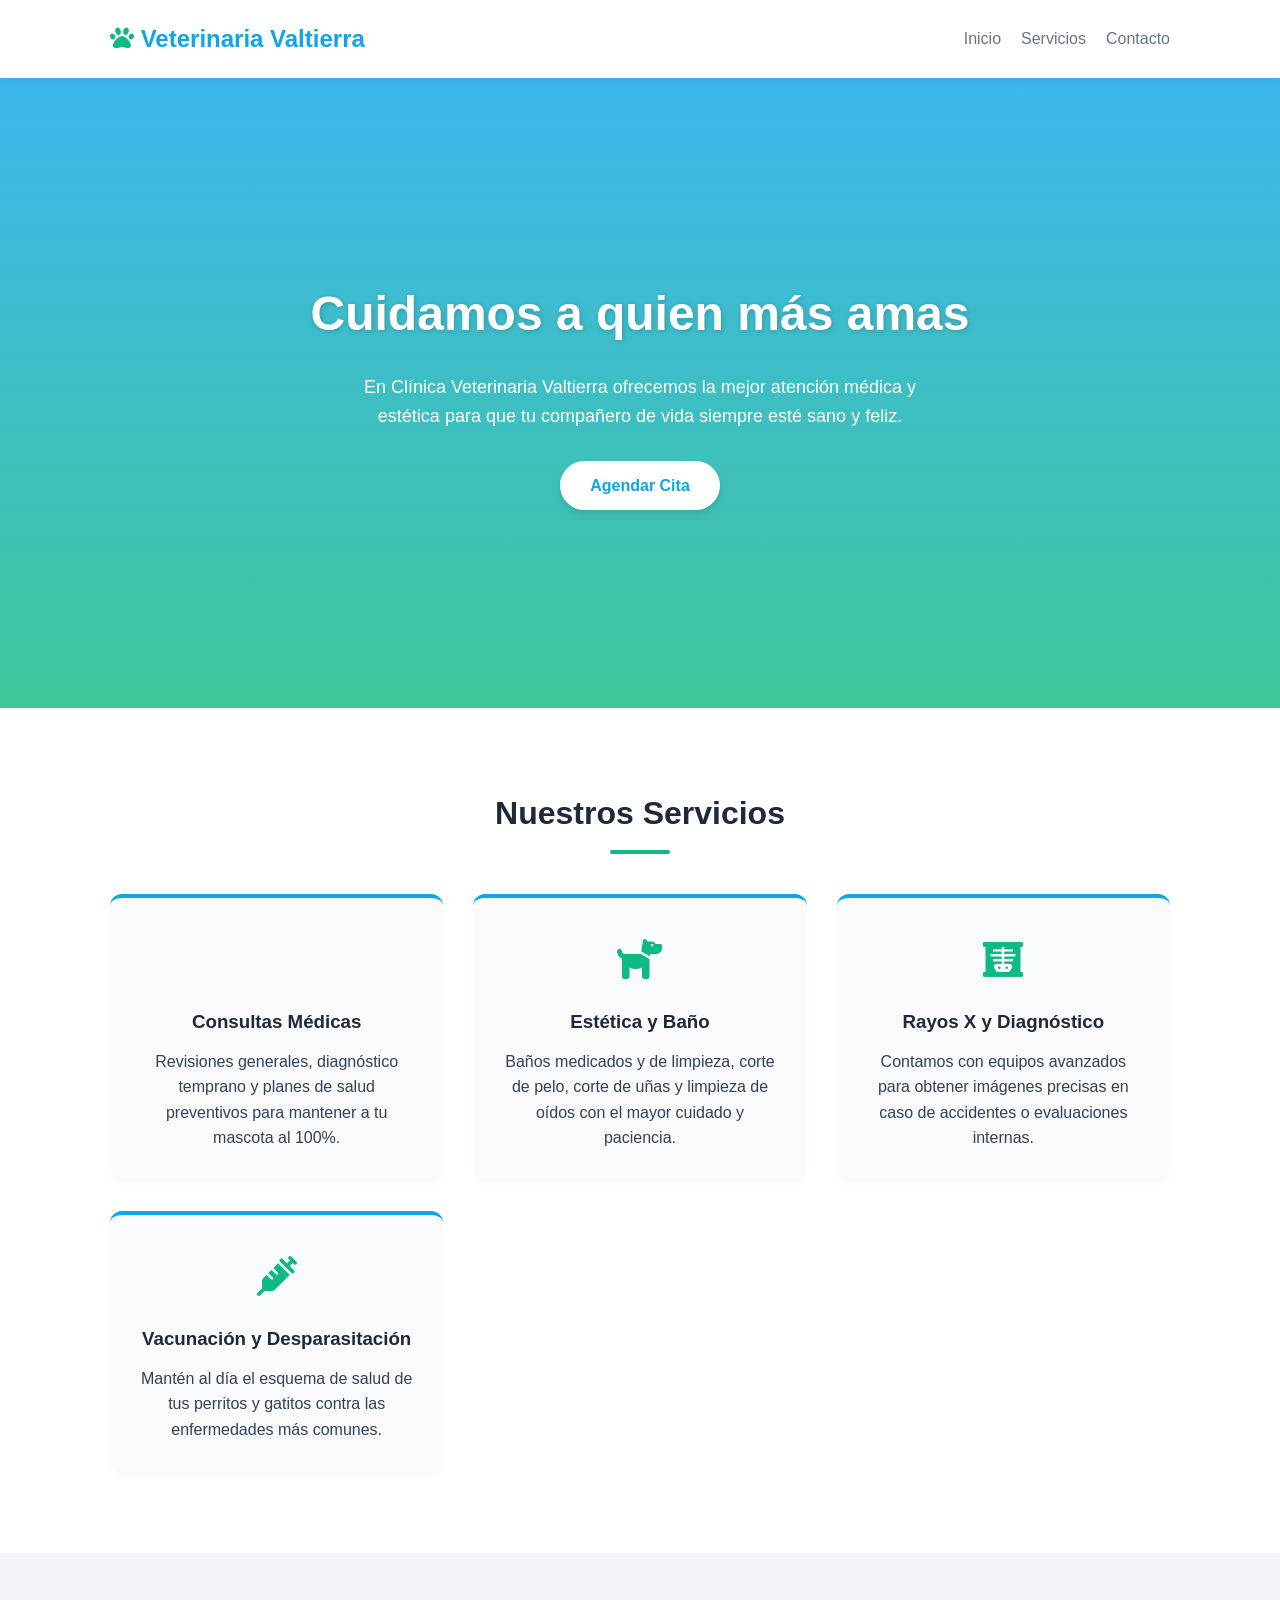
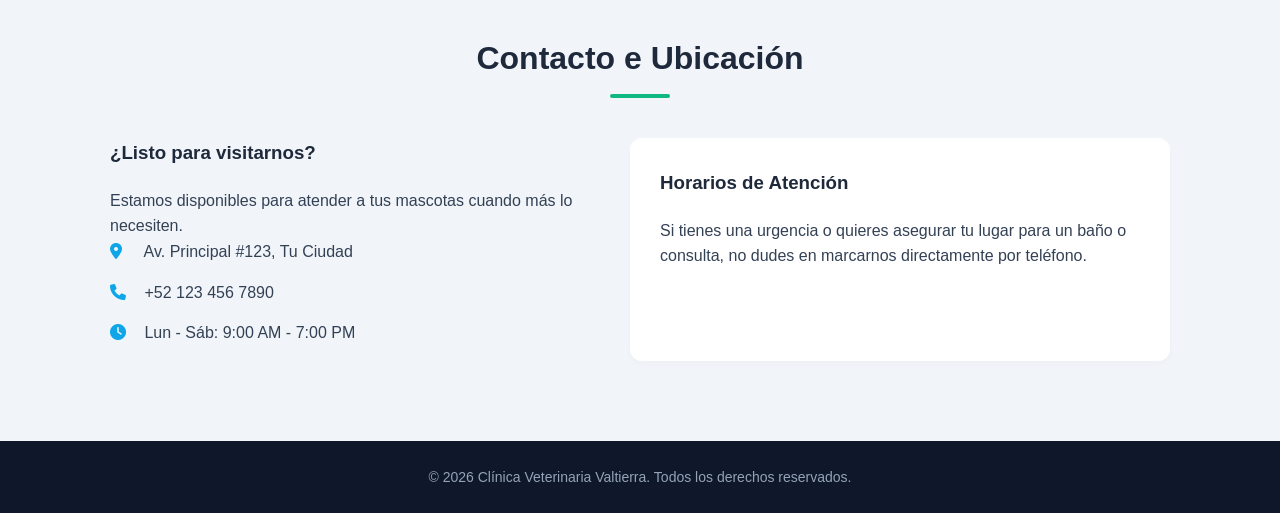
==== index.html @ a8959511 "Add files via upload" ====
<!DOCTYPE html>
<html lang="es">
<head>
    <meta charset="UTF-8">
    <meta name="viewport" content="width=device-width, initial-scale=1.0">
    <title>Clínica Veterinaria Valtierra</title>
    <link rel="stylesheet" href="style.css">
    <link rel="stylesheet" href="https://cdnjs.cloudflare.com/ajax/libs/font-awesome/6.0.0/css/all.min.css">
</head>
<body>

    <header>
        <div class="container navbar">
            <div class="logo">
                <i class="fas fa-paw"></i> Veterinaria Valtierra
            </div>
            <nav>
                <ul>
                    <li><a href="#inicio">Inicio</a></li>
                    <li><a href="#servicios">Servicios</a></li>
                    <li><a href="#contacto">Contacto</a></li>
                </ul>
            </nav>
        </div>
    </header>

    <section id="inicio" class="hero">
        <div class="hero-content">
            <h1>Cuidamos a quien más amas</h1>
            <p>En Clínica Veterinaria Valtierra ofrecemos la mejor atención médica y estética para que tu compañero de vida siempre esté sano y feliz.</p>
            <a href="#contacto" class="btn-primary">Agendar Cita</a>
        </div>
    </section>

    <section id="servicios" class="services-section">
        <div class="container">
            <h2 class="section-title">Nuestros Servicios</h2>
            <div class="services-grid">
                
                <div class="service-card">
                    <div class="service-icon"><i class="fas fa-stethoscopes"></i></div>
                    <h3>Consultas Médicas</h3>
                    <p>Revisiones generales, diagnóstico temprano y planes de salud preventivos para mantener a tu mascota al 100%.</p>
                </div>

                <div class="service-card">
                    <div class="service-icon"><i class="fas fa-dog"></i></div>
                    <h3>Estética y Baño</h3>
                    <p>Baños medicados y de limpieza, corte de pelo, corte de uñas y limpieza de oídos con el mayor cuidado y paciencia.</p>
                </div>

                <div class="service-card">
                    <div class="service-icon"><i class="fas fa-x-ray"></i></div>
                    <h3>Rayos X y Diagnóstico</h3>
                    <p>Contamos con equipos avanzados para obtener imágenes precisas en caso de accidentes o evaluaciones internas.</p>
                </div>

                <div class="service-card">
                    <div class="service-icon"><i class="fas fa-syringe"></i></div>
                    <h3>Vacunación y Desparasitación</h3>
                    <p>Mantén al día el esquema de salud de tus perritos y gatitos contra las enfermedades más comunes.</p>
                </div>

            </div>
        </div>
    </section>

    <section id="contacto" class="contact-section">
        <div class="container">
            <h2 class="section-title">Contacto e Ubicación</h2>
            <div class="contact-wrapper">
                <div class="contact-info">
                    <h3>¿Listo para visitarnos?</h3>
                    <p>Estamos disponibles para atender a tus mascotas cuando más lo necesiten.</p>
                    <ul>
                        <li><i class="fas fa-map-marker-alt"></i> Av. Principal #123, Tu Ciudad</li>
                        <li><i class="fas fa-phone"></i> +52 123 456 7890</li>
                        <li><i class="fas fa-clock"></i> Lun - Sáb: 9:00 AM - 7:00 PM</li>
                    </ul>
                </div>
                <div class="contact-box">
                    <h3>Horarios de Atención</h3>
                    <p>Si tienes una urgencia o quieres asegurar tu lugar para un baño o consulta, no dudes en marcarnos directamente por teléfono.</p>
                </div>
            </div>
        </div>
    </section>

    <footer>
        <div class="container">
            <p>&copy; 2026 Clínica Veterinaria Valtierra. Todos los derechos reservados.</p>
        </div>
    </footer>

</body>
</html>
---- style.css ----
/* --- Estilos Generales --- */
* {
    margin: 0;
    padding: 0;
    box-sizing: border-box;
    font-family: 'Segoe UI', Tahoma, Geneva, Verdana, sans-serif;
}

html {
    scroll-behavior: smooth;
}

body {
    background-color: #f8fafc;
    color: #334155;
    line-height: 1.6;
}

.container {
    max-width: 1100px;
    margin: 0 auto;
    padding: 0 20px;
}

/* --- Barra de Navegación --- */
header {
    background-color: #ffffff;
    box-shadow: 0 2px 10px rgba(0, 0, 0, 0.05);
    position: sticky;
    top: 0;
    z-index: 100;
}

.navbar {
    display: flex;
    justify-content: space-between;
    align-items: center;
    padding: 20px;
}

.logo {
    font-size: 24px;
    font-weight: bold;
    color: #0ea5e9; /* Azul llamativo */
}

.logo i {
    color: #10b981; /* Verde esmeralda para la huellita */
}

nav ul {
    display: flex;
    list-style: none;
}

nav ul li {
    margin-left: 20px;
}

nav ul li a {
    text-decoration: none;
    color: #64748b;
    font-weight: 500;
    transition: color 0.3s;
}

nav ul li a:hover {
    color: #0ea5e9;
}

/* --- Sección Héroe (Bienvenida) --- */
.hero {
    background: linear-gradient(rgba(14, 165, 233, 0.8), rgba(16, 185, 129, 0.8)), 
                url('https://images.unsplash.com/photo-1584132967334-10e028bd69f7?q=80&w=1200') no-repeat center center/cover;
    height: 70vh;
    display: flex;
    justify-content: center;
    align-items: center;
    text-align: center;
    color: white;
    padding: 0 20px;
}

.hero-content h1 {
    font-size: 48px;
    margin-bottom: 20px;
    text-shadow: 1px 1px 5px rgba(0,0,0,0.2);
}

.hero-content p {
    font-size: 18px;
    max-width: 600px;
    margin: 0 auto 30px auto;
}

.btn-primary {
    display: inline-block;
    background-color: #ffffff;
    color: #0ea5e9;
    padding: 12px 30px;
    text-decoration: none;
    border-radius: 50px;
    font-weight: bold;
    box-shadow: 0 4px 6px rgba(0, 0, 0, 0.1);
    transition: transform 0.3s, box-shadow 0.3s;
}

.btn-primary:hover {
    transform: translateY(-2px);
    box-shadow: 0 6px 12px rgba(0, 0, 0, 0.15);
}

/* --- Secciones Comunes --- */
.section-title {
    text-align: center;
    font-size: 32px;
    margin-bottom: 40px;
    color: #1e293b;
    position: relative;
}

.section-title::after {
    content: '';
    display: block;
    width: 60px;
    height: 4px;
    background-color: #10b981;
    margin: 10px auto 0 auto;
    border-radius: 2px;
}

/* --- Sección de Servicios --- */
.services-section {
    padding: 80px 0;
    background-color: #ffffff;
}

.services-grid {
    display: grid;
    grid-template-columns: repeat(auto-fit, minmax(250px, 1fr));
    gap: 30px;
}

.service-card {
    background-color: #f8fafc;
    padding: 30px;
    border-radius: 12px;
    text-align: center;
    box-shadow: 0 4px 6px rgba(0, 0, 0, 0.02);
    transition: transform 0.3s;
    border-top: 4px solid #0ea5e9;
}

.service-card:hover {
    transform: translateY(-5px);
}

.service-icon {
    font-size: 40px;
    color: #10b981;
    margin-bottom: 15px;
}

.service-card h3 {
    margin-bottom: 12px;
    color: #1e293b;
}

/* --- Sección de Contacto --- */
.contact-section {
    padding: 80px 0;
    background-color: #f1f5f9;
}

.contact-wrapper {
    display: flex;
    flex-wrap: wrap;
    gap: 40px;
    justify-content: space-between;
}

.contact-info, .contact-box {
    flex: 1;
    min-width: 280px;
}

.contact-info h3, .contact-box h3 {
    margin-bottom: 20px;
    color: #1e293b;
}

.contact-info ul {
    list-style: none;
}

.contact-info ul li {
    margin-bottom: 15px;
    font-size: 16px;
}

.contact-info ul li i {
    color: #0ea5e9;
    margin-right: 10px;
    width: 20px;
}

.contact-box {
    background-color: #ffffff;
    padding: 30px;
    border-radius: 12px;
    box-shadow: 0 4px 6px rgba(0, 0, 0, 0.02);
}

/* --- Footer --- */
footer {
    background-color: #0f172a;
    color: #94a3b8;
    text-align: center;
    padding: 25px 0;
    font-size: 14px;
}

/* --- Ajustes para Celulares --- */
@media (max-width: 768px) {
    .navbar {
        flex-direction: column;
        gap: 15px;
    }
    nav ul li {
        margin: 0 10px;
    }
    .hero-content h1 {
        font-size: 32px;
    }
}
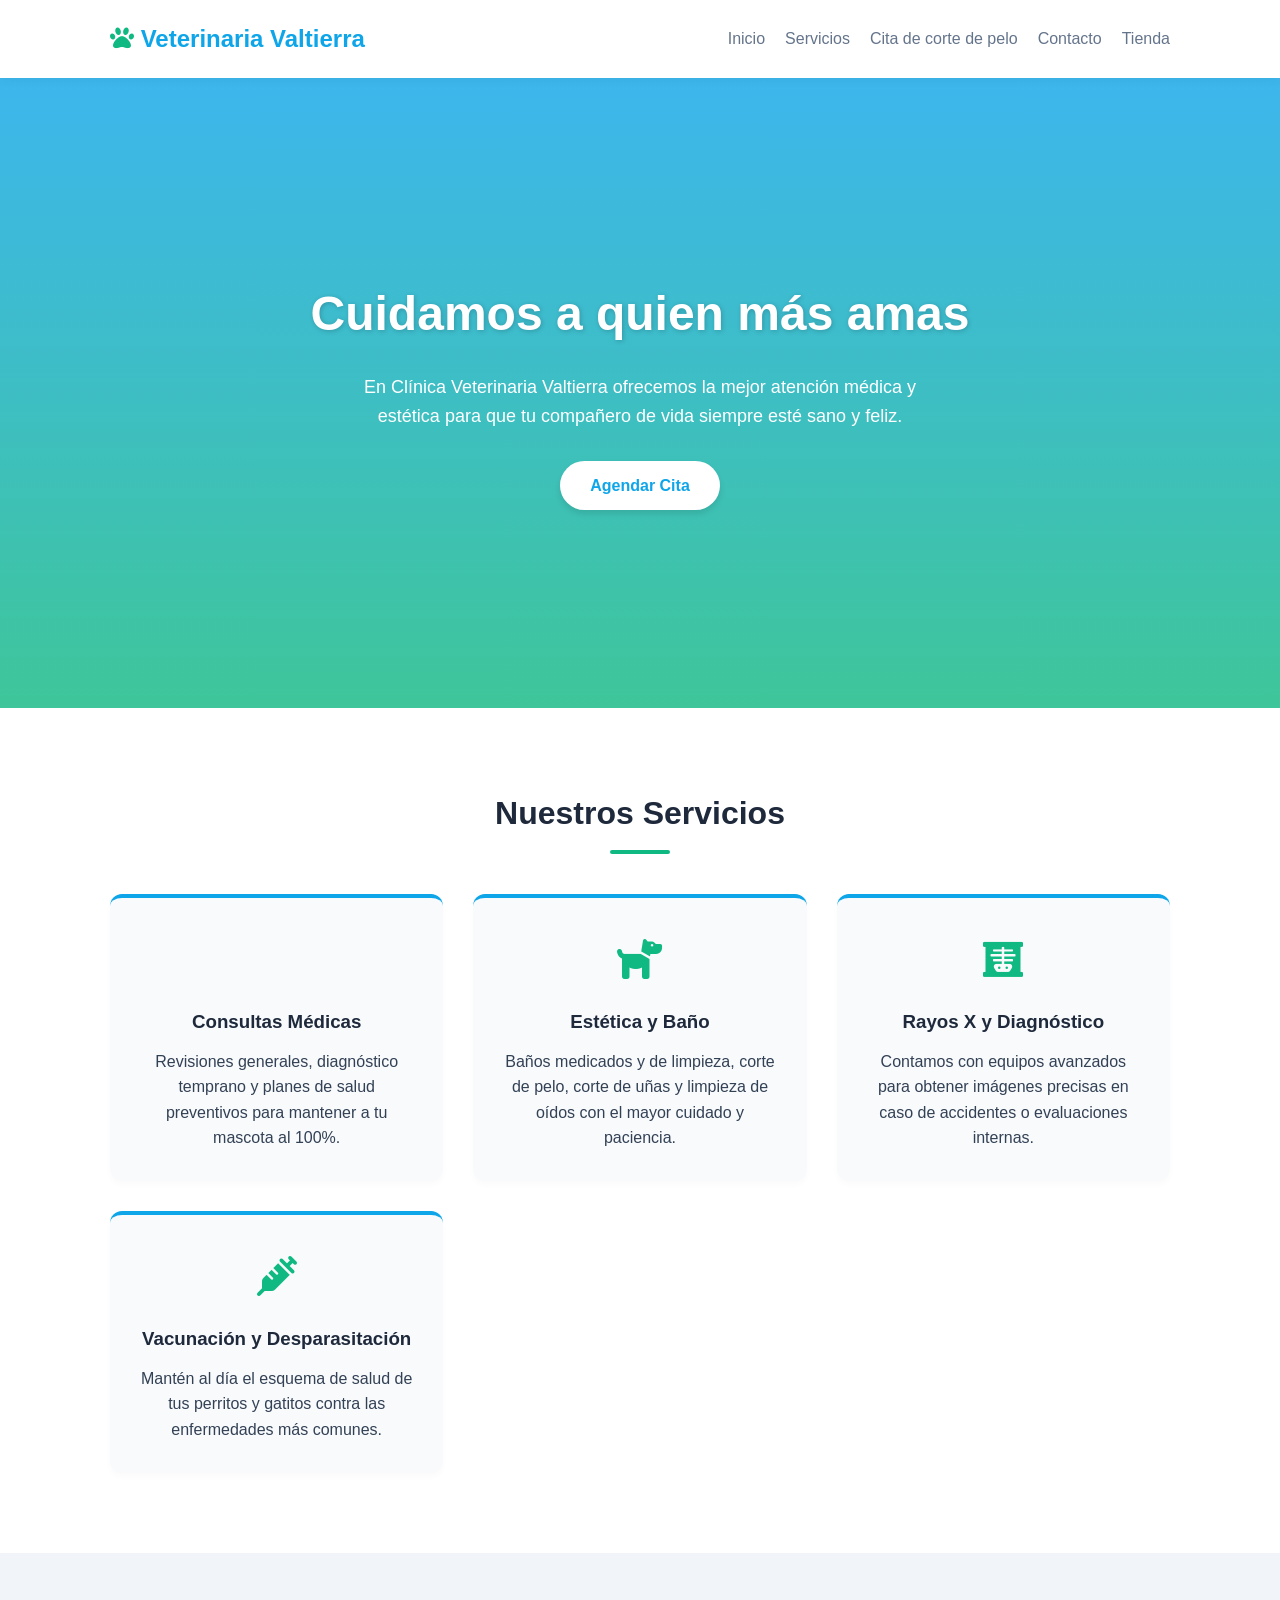
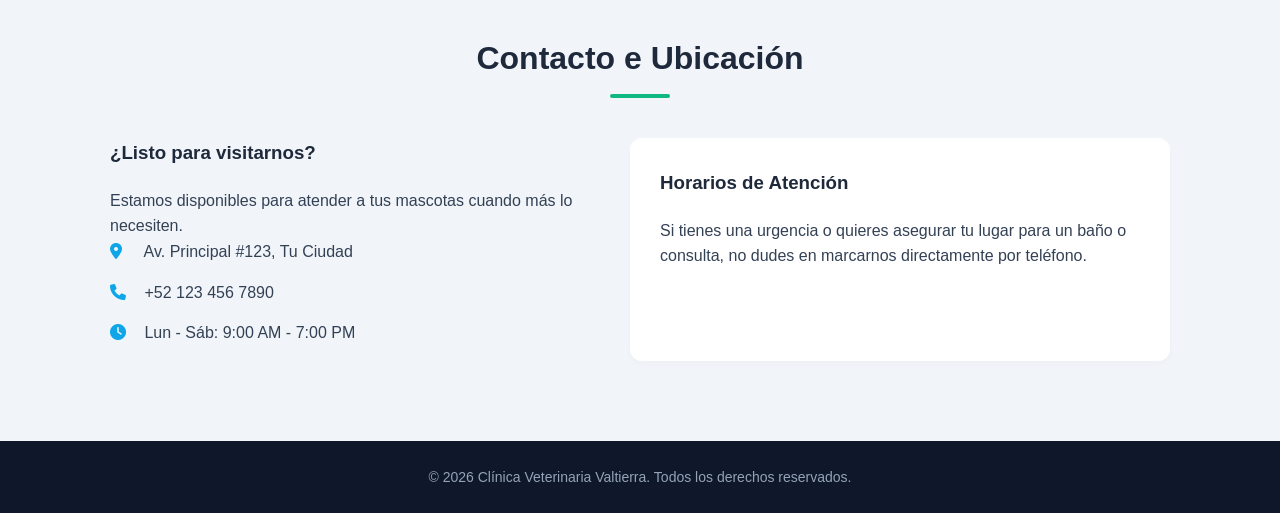
==== commit c0791ca9: "Add files via upload" ====
--- a/index.html
+++ b/index.html
@@ -15,21 +15,24 @@
                 <i class="fas fa-paw"></i> Veterinaria Valtierra
             </div>
             <nav>
-                <ul>
-                    <li><a href="#inicio">Inicio</a></li>
-                    <li><a href="#servicios">Servicios</a></li>
-                    <li><a href="#contacto">Contacto</a></li>
-                </ul>
-            </nav>
+    <ul>
+        <li><a href="#inicio">Inicio</a></li>
+        <li><a href="#servicios">Servicios</a></li>
+        <li><a href="citas.html">Cita de corte de pelo</a></li>
+        <li><a href="#contacto">Contacto</a></li>
+                <li><a href="tienda.html">Tienda</a></li>
+
+    </ul>
+</nav>
         </div>
     </header>
 
     <section id="inicio" class="hero">
         <div class="hero-content">
-            <h1>Cuidamos a quien más amas</h1>
-            <p>En Clínica Veterinaria Valtierra ofrecemos la mejor atención médica y estética para que tu compañero de vida siempre esté sano y feliz.</p>
-            <a href="#contacto" class="btn-primary">Agendar Cita</a>
-        </div>
+    <h1>Cuidamos a quien más amas</h1>
+    <p>En Clínica Veterinaria Valtierra ofrecemos la mejor atención médica y estética para que tu compañero de vida siempre esté sano y feliz.</p>
+    <a href="citas.html" class="btn-primary">Agendar Cita</a>
+</div>
     </section>
 
     <section id="servicios" class="services-section">
--- a/style.css
+++ b/style.css
@@ -232,4 +232,199 @@
     .hero-content h1 {
         font-size: 32px;
     }
+}
+
+/* --- Estilos del Formulario de Citas --- */
+.form-section {
+    padding: 60px 20px;
+    background-color: #f1f5f9;
+    min-height: 80vh;
+    display: flex;
+    justify-content: center;
+    align-items: center;
+}
+
+.form-container {
+    background-color: #ffffff;
+    padding: 40px;
+    border-radius: 16px;
+    box-shadow: 0 10px 25px rgba(0, 0, 0, 0.05);
+    max-width: 500px;
+    width: 100%;
+}
+
+.form-container h2 {
+    color: #1e293b;
+    margin-bottom: 10px;
+}
+
+.form-container p {
+    color: #64748b;
+    margin-bottom: 25px;
+    font-size: 14px;
+}
+
+.form-group {
+    margin-bottom: 20px;
+}
+
+.form-group label {
+    display: block;
+    font-weight: 500;
+    margin-bottom: 8px;
+    color: #334155;
+    font-size: 14px;
+}
+
+.form-group input, .form-group textarea {
+    width: 100%;
+    padding: 12px;
+    border: 1px solid #cbd5e1;
+    border-radius: 8px;
+    font-size: 15px;
+    color: #334155;
+    transition: border-color 0.3s;
+}
+
+.form-group input:focus, .form-group textarea:focus {
+    outline: none;
+    border-color: #0ea5e9;
+}
+
+.btn-submit {
+    width: 100%;
+    background-color: #10b981; /* Verde para acciones positivas */
+    color: white;
+    border: none;
+    padding: 14px;
+    font-size: 16px;
+    font-weight: bold;
+    border-radius: 8px;
+    cursor: pointer;
+    transition: background-color 0.3s;
+}
+
+.btn-submit:hover {
+    background-color: #059669;
+}
+
+.btn-submit:disabled {
+    background-color: #a7f3d0;
+    cursor: not-allowed;
+}
+
+/* Mensajes de éxito */
+.mensaje-oculto {
+    display: none;
+}
+
+.mensaje-visible {
+    display: block;
+    margin-top: 20px;
+    padding: 15px;
+    background-color: #d1fae5;
+    color: #065f46;
+    border-radius: 8px;
+    text-align: center;
+    font-weight: 500;
+}
+
+nav ul li a.active {
+    color: #0ea5e9;
+    border-bottom: 2px solid #0ea5e9;
+}
+/* --- Estilos de la Tienda de Productos --- */
+.tienda-section {
+    padding: 60px 0;
+    background-color: #f8fafc;
+}
+
+.productos-grid {
+    display: grid;
+    grid-template-columns: repeat(auto-fit, minmax(250px, 1fr));
+    gap: 30px;
+}
+
+.cargando {
+    text-align: center;
+    grid-column: 1 / -1;
+    color: #64748b;
+    font-size: 18px;
+}
+
+/* Estilo individual de la Card */
+.product-card {
+    background-color: #ffffff;
+    border-radius: 12px;
+    overflow: hidden; /* Corta las esquinas de la imagen si sobresale */
+    box-shadow: 0 4px 15px rgba(0, 0, 0, 0.05);
+    display: flex;
+    flex-direction: column;
+    transition: transform 0.3s, box-shadow 0.3s;
+}
+
+.product-card:hover {
+    transform: translateY(-5px);
+    box-shadow: 0 8px 25px rgba(0, 0, 0, 0.1);
+}
+
+.product-img-box {
+    width: 100%;
+    height: 200px;
+    background-color: #f1f5f9;
+}
+
+.product-img-box img {
+    width: 100%;
+    height: 100%;
+    object-fit: cover; /* Hace que la imagen llene el espacio de forma proporcional */
+}
+
+.product-info {
+    padding: 20px;
+    display: flex;
+    flex-direction: column;
+    flex-grow: 1; /* Empuja el botón siempre hacia abajo si hay textos largos */
+}
+
+.product-id {
+    font-size: 11px;
+    background-color: #e2e8f0;
+    color: #475569;
+    padding: 3px 8px;
+    border-radius: 4px;
+    align-self: flex-start;
+    margin-bottom: 10px;
+    font-weight: bold;
+}
+
+.product-info h3 {
+    font-size: 18px;
+    color: #1e293b;
+    margin-bottom: 8px;
+}
+
+.product-info p {
+    font-size: 14px;
+    color: #64748b;
+    margin-bottom: 20px;
+    flex-grow: 1;
+}
+
+/* Botón de la Card */
+.btn-interes {
+    display: block;
+    text-align: center;
+    background-color: #25d366; /* Verde de WhatsApp */
+    color: white;
+    text-decoration: none;
+    padding: 10px;
+    border-radius: 8px;
+    font-weight: bold;
+    font-size: 14px;
+    transition: background-color 0.3s;
+}
+
+.btn-interes:hover {
+    background-color: #128c7e;
 }
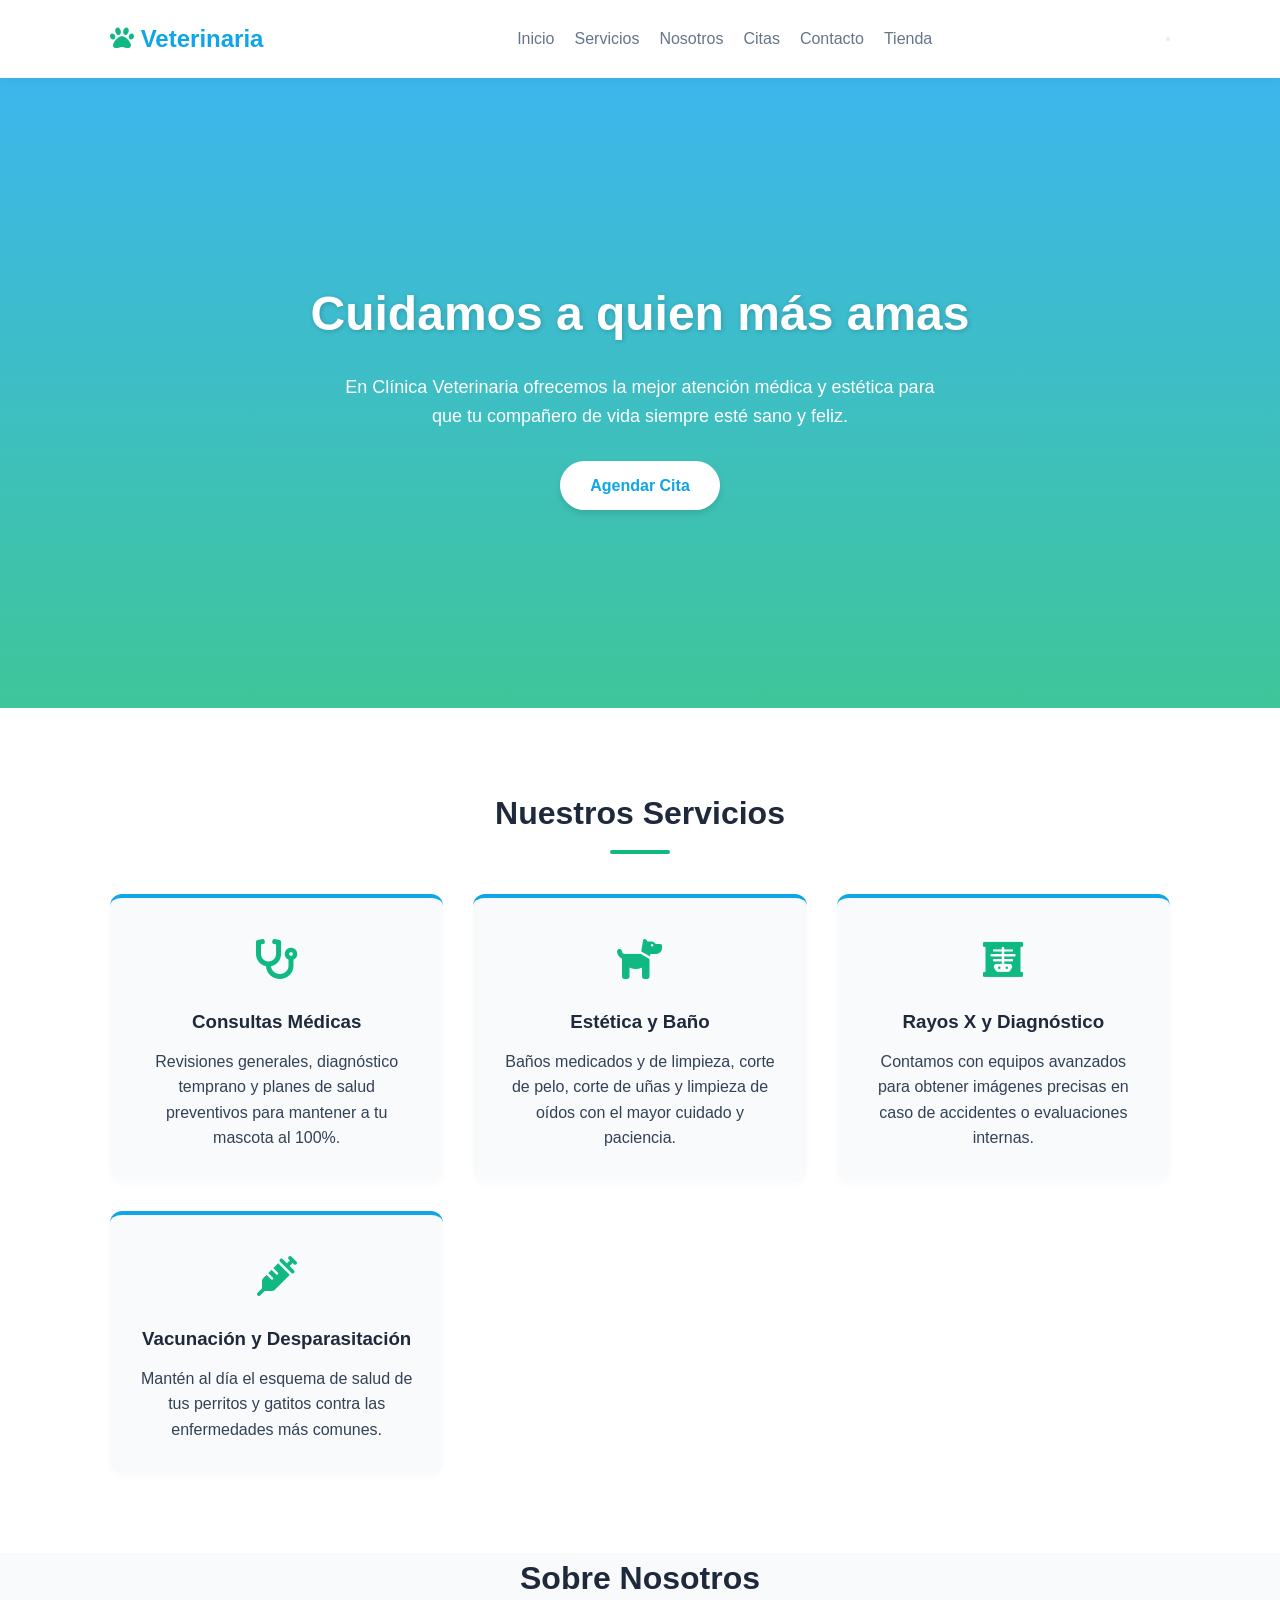
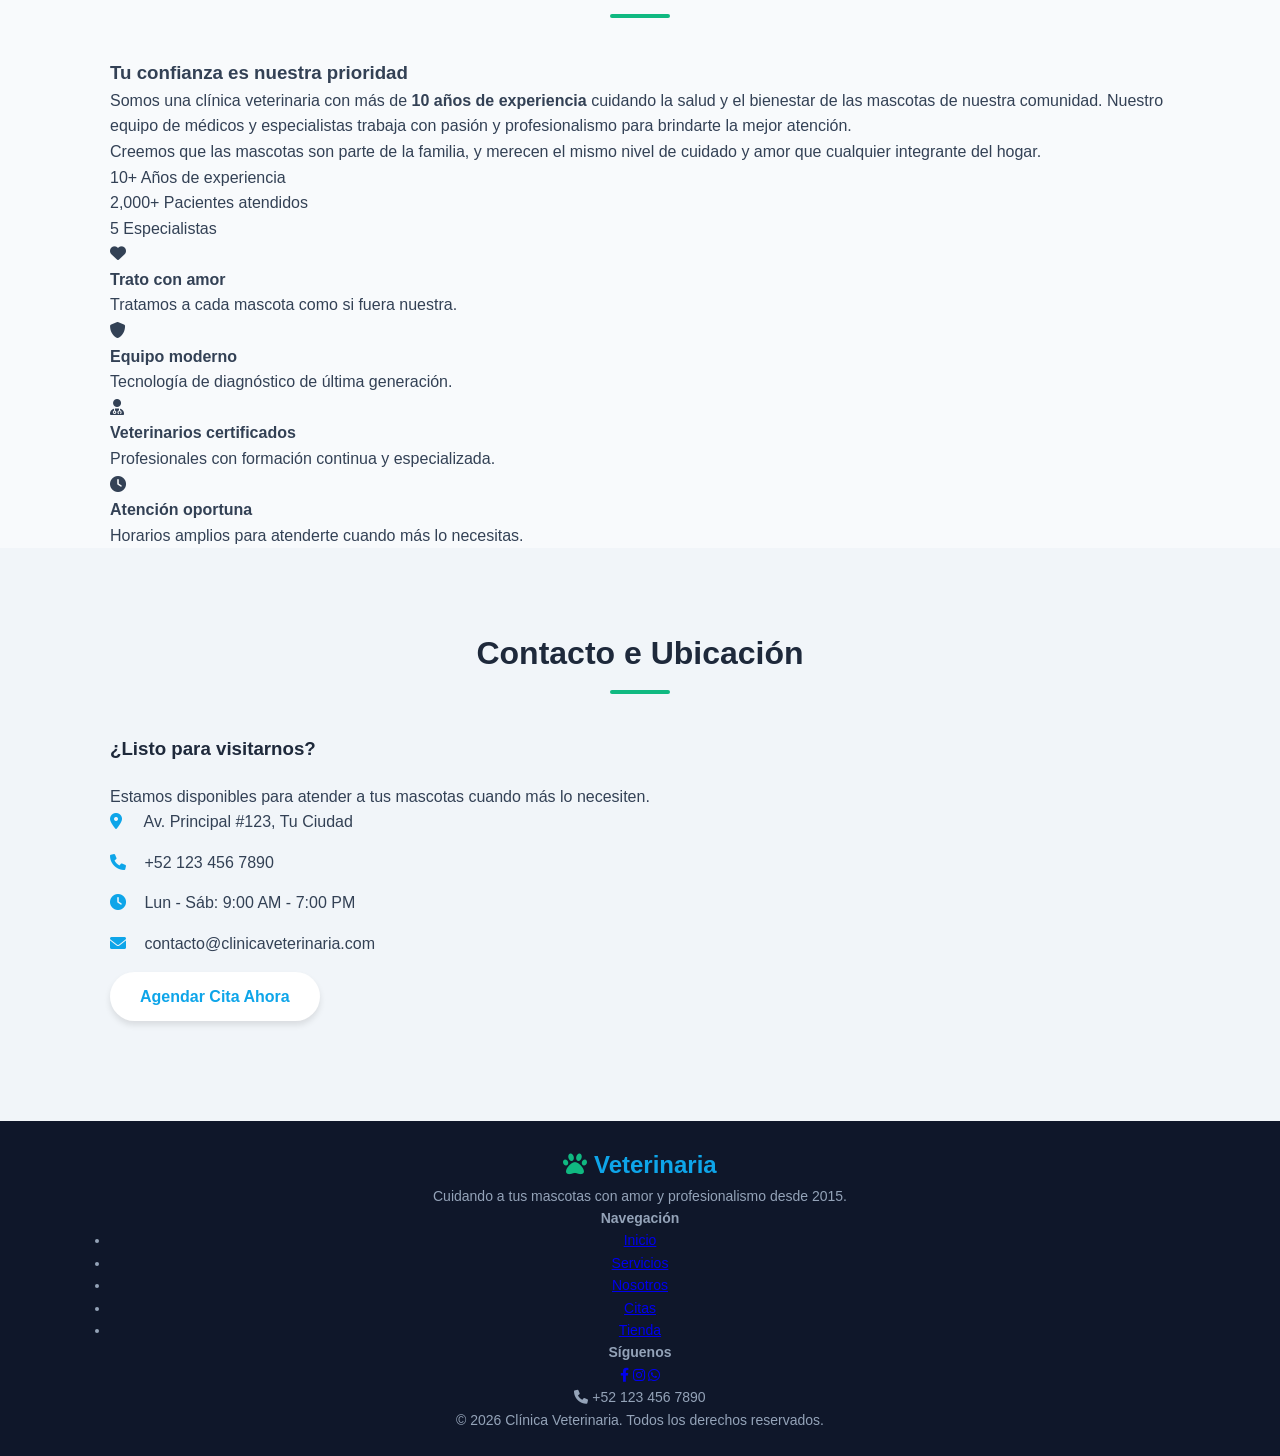
==== commit b5510b41: "Update index.html with new sections and content" ====
--- a/index.html
+++ b/index.html
@@ -3,7 +3,9 @@
 <head>
     <meta charset="UTF-8">
     <meta name="viewport" content="width=device-width, initial-scale=1.0">
-    <title>Clínica Veterinaria Valtierra</title>
+    <meta name="description" content="Clínica Veterinaria — Consultas médicas, vacunación, estética y diagnóstico para tus mascotas. ¡Agenda tu cita hoy!">
+    <title>Clínica Veterinaria</title>
+    <link rel="icon" href="data:image/svg+xml,<svg xmlns='http://www.w3.org/2000/svg' viewBox='0 0 100 100'><text y='.9em' font-size='90'>🐾</text></svg>">
     <link rel="stylesheet" href="style.css">
     <link rel="stylesheet" href="https://cdnjs.cloudflare.com/ajax/libs/font-awesome/6.0.0/css/all.min.css">
 </head>
@@ -12,36 +14,39 @@
     <header>
         <div class="container navbar">
             <div class="logo">
-                <i class="fas fa-paw"></i> Veterinaria Valtierra
+                <i class="fas fa-paw"></i> Veterinaria
             </div>
             <nav>
-    <ul>
-        <li><a href="#inicio">Inicio</a></li>
-        <li><a href="#servicios">Servicios</a></li>
-        <li><a href="citas.html">Cita de corte de pelo</a></li>
-        <li><a href="#contacto">Contacto</a></li>
-                <li><a href="tienda.html">Tienda</a></li>
-
-    </ul>
-</nav>
+                <ul id="nav-menu">
+                    <li><a href="#inicio">Inicio</a></li>
+                    <li><a href="#servicios">Servicios</a></li>
+                    <li><a href="#nosotros">Nosotros</a></li>
+                    <li><a href="citas.html">Citas</a></li>
+                    <li><a href="#contacto">Contacto</a></li>
+                    <li><a href="tienda.html">Tienda</a></li>
+                </ul>
+            </nav>
+            <button class="hamburger" id="hamburger-btn" aria-label="Abrir menú">
+                <span></span><span></span><span></span>
+            </button>
         </div>
     </header>
 
     <section id="inicio" class="hero">
         <div class="hero-content">
-    <h1>Cuidamos a quien más amas</h1>
-    <p>En Clínica Veterinaria Valtierra ofrecemos la mejor atención médica y estética para que tu compañero de vida siempre esté sano y feliz.</p>
-    <a href="citas.html" class="btn-primary">Agendar Cita</a>
-</div>
+            <h1>Cuidamos a quien más amas</h1>
+            <p>En Clínica Veterinaria ofrecemos la mejor atención médica y estética para que tu compañero de vida siempre esté sano y feliz.</p>
+            <a href="citas.html" class="btn-primary">Agendar Cita</a>
+        </div>
     </section>
 
     <section id="servicios" class="services-section">
         <div class="container">
             <h2 class="section-title">Nuestros Servicios</h2>
             <div class="services-grid">
-                
+
                 <div class="service-card">
-                    <div class="service-icon"><i class="fas fa-stethoscopes"></i></div>
+                    <div class="service-icon"><i class="fas fa-stethoscope"></i></div>
                     <h3>Consultas Médicas</h3>
                     <p>Revisiones generales, diagnóstico temprano y planes de salud preventivos para mantener a tu mascota al 100%.</p>
                 </div>
@@ -68,6 +73,56 @@
         </div>
     </section>
 
+    <!-- NUEVA SECCIÓN: SOBRE NOSOTROS -->
+    <section id="nosotros" class="about-section">
+        <div class="container">
+            <h2 class="section-title">Sobre Nosotros</h2>
+            <div class="about-wrapper">
+                <div class="about-text">
+                    <h3>Tu confianza es nuestra prioridad</h3>
+                    <p>Somos una clínica veterinaria con más de <strong>10 años de experiencia</strong> cuidando la salud y el bienestar de las mascotas de nuestra comunidad. Nuestro equipo de médicos y especialistas trabaja con pasión y profesionalismo para brindarte la mejor atención.</p>
+                    <p>Creemos que las mascotas son parte de la familia, y merecen el mismo nivel de cuidado y amor que cualquier integrante del hogar.</p>
+                    <div class="about-stats">
+                        <div class="stat-item">
+                            <span class="stat-number">10+</span>
+                            <span class="stat-label">Años de experiencia</span>
+                        </div>
+                        <div class="stat-item">
+                            <span class="stat-number">2,000+</span>
+                            <span class="stat-label">Pacientes atendidos</span>
+                        </div>
+                        <div class="stat-item">
+                            <span class="stat-number">5</span>
+                            <span class="stat-label">Especialistas</span>
+                        </div>
+                    </div>
+                </div>
+                <div class="about-cards">
+                    <div class="about-card">
+                        <i class="fas fa-heart"></i>
+                        <h4>Trato con amor</h4>
+                        <p>Tratamos a cada mascota como si fuera nuestra.</p>
+                    </div>
+                    <div class="about-card">
+                        <i class="fas fa-shield-alt"></i>
+                        <h4>Equipo moderno</h4>
+                        <p>Tecnología de diagnóstico de última generación.</p>
+                    </div>
+                    <div class="about-card">
+                        <i class="fas fa-user-md"></i>
+                        <h4>Veterinarios certificados</h4>
+                        <p>Profesionales con formación continua y especializada.</p>
+                    </div>
+                    <div class="about-card">
+                        <i class="fas fa-clock"></i>
+                        <h4>Atención oportuna</h4>
+                        <p>Horarios amplios para atenderte cuando más lo necesitas.</p>
+                    </div>
+                </div>
+            </div>
+        </div>
+    </section>
+
     <section id="contacto" class="contact-section">
         <div class="container">
             <h2 class="section-title">Contacto e Ubicación</h2>
@@ -79,21 +134,57 @@
                         <li><i class="fas fa-map-marker-alt"></i> Av. Principal #123, Tu Ciudad</li>
                         <li><i class="fas fa-phone"></i> +52 123 456 7890</li>
                         <li><i class="fas fa-clock"></i> Lun - Sáb: 9:00 AM - 7:00 PM</li>
+                        <li><i class="fas fa-envelope"></i> contacto@clinicaveterinaria.com</li>
                     </ul>
+                    <a href="citas.html" class="btn-primary btn-contact">Agendar Cita Ahora</a>
                 </div>
-                <div class="contact-box">
-                    <h3>Horarios de Atención</h3>
-                    <p>Si tienes una urgencia o quieres asegurar tu lugar para un baño o consulta, no dudes en marcarnos directamente por teléfono.</p>
+                <div class="contact-map">
+                    <iframe
+                        src="https://www.google.com/maps/embed?pb=!1m18!1m12!1m3!1d3763.2!2d-99.1332!3d19.4326!2m3!1f0!2f0!3f0!3m2!1i1024!2i768!4f13.1!3m3!1m2!1s0x0%3A0x0!2zMTnCsDI1JzU3LjQiTiA5OcKwMDcnNTkuNiJX!5e0!3m2!1ses!2smx!4v1234567890"
+                        width="100%"
+                        height="300"
+                        style="border:0; border-radius: 12px;"
+                        allowfullscreen=""
+                        loading="lazy"
+                        referrerpolicy="no-referrer-when-downgrade"
+                        title="Ubicación de la Clínica Veterinaria">
+                    </iframe>
                 </div>
             </div>
         </div>
     </section>
 
     <footer>
-        <div class="container">
-            <p>&copy; 2026 Clínica Veterinaria Valtierra. Todos los derechos reservados.</p>
+        <div class="container footer-grid">
+            <div class="footer-brand">
+                <div class="logo"><i class="fas fa-paw"></i> Veterinaria</div>
+                <p>Cuidando a tus mascotas con amor y profesionalismo desde 2015.</p>
+            </div>
+            <div class="footer-links">
+                <h4>Navegación</h4>
+                <ul>
+                    <li><a href="#inicio">Inicio</a></li>
+                    <li><a href="#servicios">Servicios</a></li>
+                    <li><a href="#nosotros">Nosotros</a></li>
+                    <li><a href="citas.html">Citas</a></li>
+                    <li><a href="tienda.html">Tienda</a></li>
+                </ul>
+            </div>
+            <div class="footer-social">
+                <h4>Síguenos</h4>
+                <div class="social-icons">
+                    <a href="https://facebook.com" target="_blank" aria-label="Facebook"><i class="fab fa-facebook-f"></i></a>
+                    <a href="https://instagram.com" target="_blank" aria-label="Instagram"><i class="fab fa-instagram"></i></a>
+                    <a href="https://wa.me/521234567890" target="_blank" aria-label="WhatsApp"><i class="fab fa-whatsapp"></i></a>
+                </div>
+                <p class="footer-phone"><i class="fas fa-phone"></i> +52 123 456 7890</p>
+            </div>
+        </div>
+        <div class="footer-bottom">
+            <p>&copy; 2026 Clínica Veterinaria. Todos los derechos reservados.</p>
         </div>
     </footer>
 
+    <script src="js.js"></script>
 </body>
-</html>+</html>
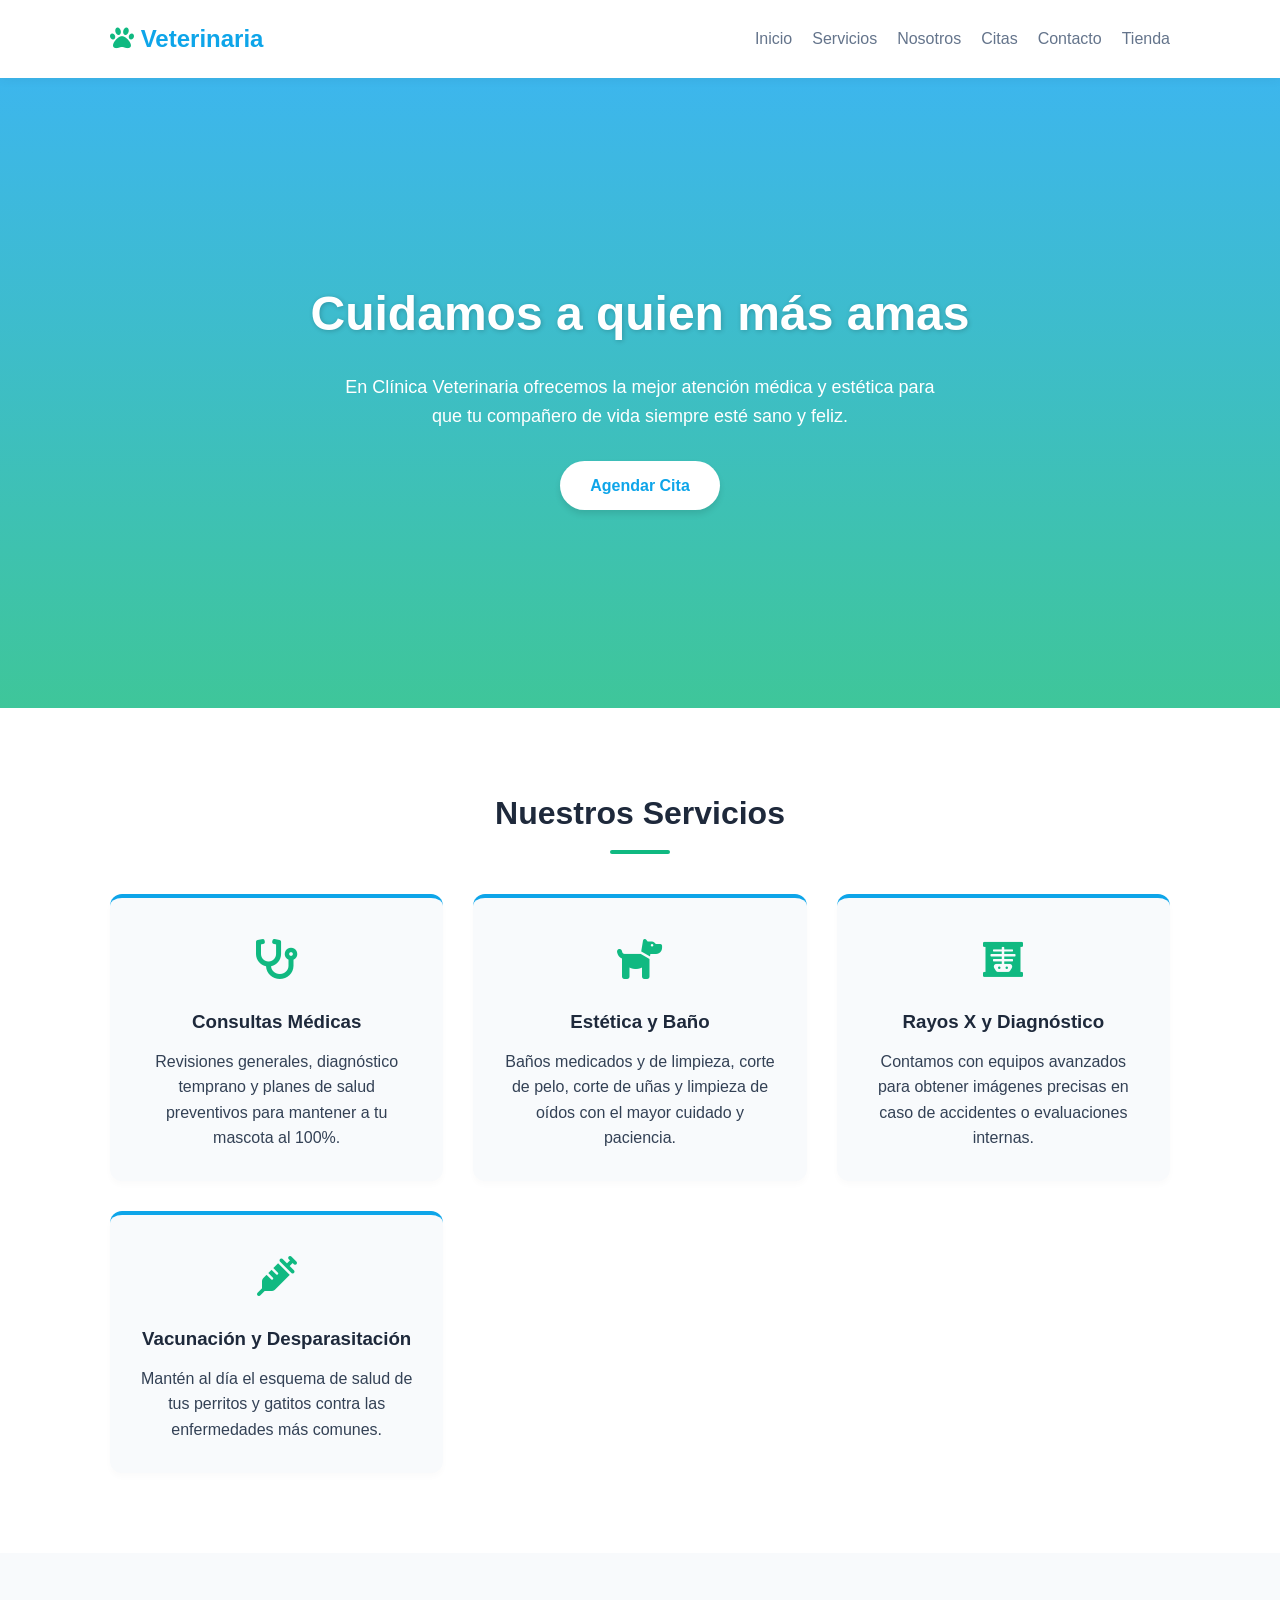
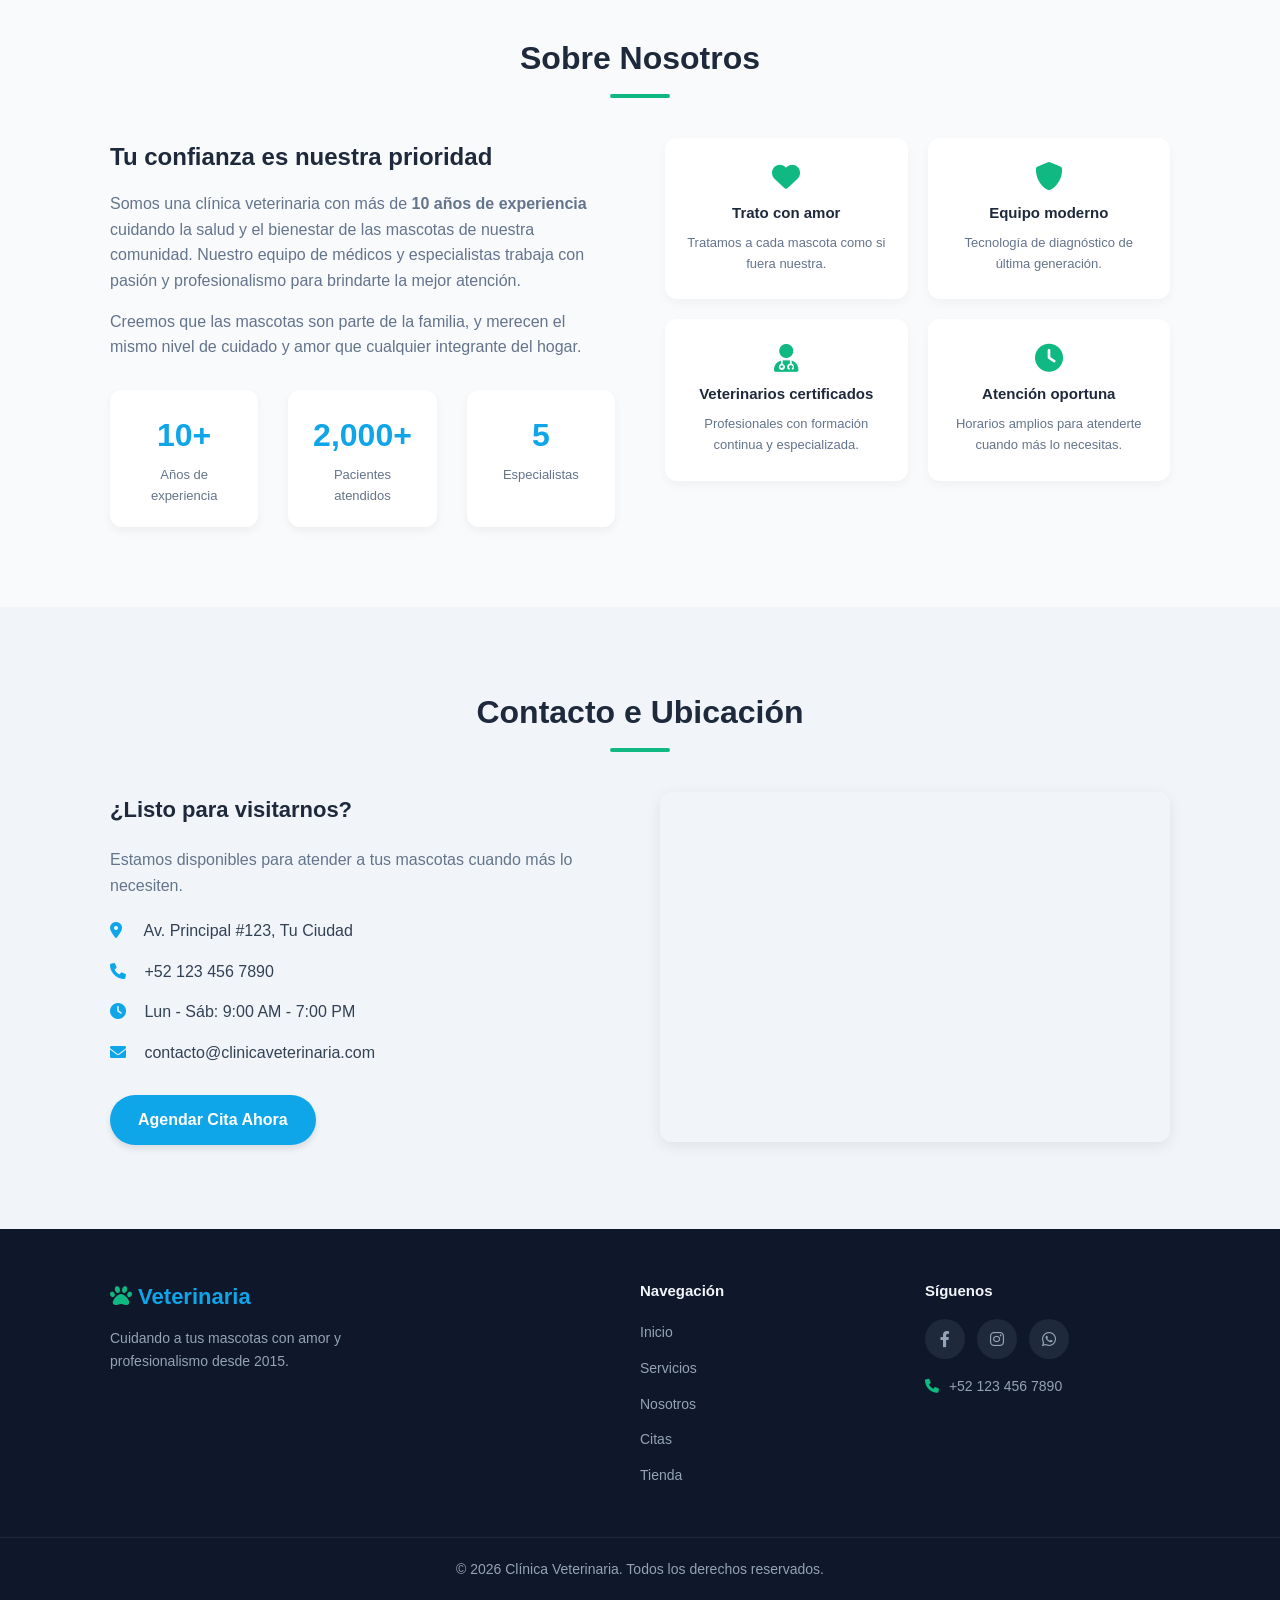
==== commit 4261ec15: "Add files via upload" ====
--- a/index.html
+++ b/index.html
@@ -187,4 +187,4 @@
 
     <script src="js.js"></script>
 </body>
-</html>
+</html>
--- a/style.css
+++ b/style.css
@@ -41,11 +41,11 @@
 .logo {
     font-size: 24px;
     font-weight: bold;
-    color: #0ea5e9; /* Azul llamativo */
+    color: #0ea5e9;
 }
 
 .logo i {
-    color: #10b981; /* Verde esmeralda para la huellita */
+    color: #10b981;
 }
 
 nav ul {
@@ -68,10 +68,45 @@
     color: #0ea5e9;
 }
 
+nav ul li a.active {
+    color: #0ea5e9;
+    border-bottom: 2px solid #0ea5e9;
+}
+
+/* --- Hamburger Button --- */
+.hamburger {
+    display: none;
+    flex-direction: column;
+    gap: 5px;
+    cursor: pointer;
+    background: none;
+    border: none;
+    padding: 5px;
+}
+
+.hamburger span {
+    display: block;
+    width: 25px;
+    height: 3px;
+    background-color: #334155;
+    border-radius: 3px;
+    transition: all 0.3s ease;
+}
+
+.hamburger.open span:nth-child(1) {
+    transform: translateY(8px) rotate(45deg);
+}
+.hamburger.open span:nth-child(2) {
+    opacity: 0;
+}
+.hamburger.open span:nth-child(3) {
+    transform: translateY(-8px) rotate(-45deg);
+}
+
 /* --- Sección Héroe (Bienvenida) --- */
 .hero {
-    background: linear-gradient(rgba(14, 165, 233, 0.8), rgba(16, 185, 129, 0.8)), 
-                url('https://images.unsplash.com/photo-1584132967334-10e028bd69f7?q=80&w=1200') no-repeat center center/cover;
+    background: linear-gradient(rgba(14, 165, 233, 0.8), rgba(16, 185, 129, 0.8)),
+                url('https://purina.com.mx/sites/default/files/2022-10/purina-consulta-veterinaria-para-mascotas-lo-que-debes-saber.jpg') no-repeat center center/cover;
     height: 70vh;
     display: flex;
     justify-content: center;
@@ -166,6 +201,105 @@
     color: #1e293b;
 }
 
+/* --- Sección Sobre Nosotros --- */
+.about-section {
+    padding: 80px 0;
+    background-color: #f8fafc;
+}
+
+.about-wrapper {
+    display: flex;
+    flex-wrap: wrap;
+    gap: 50px;
+    align-items: flex-start;
+}
+
+.about-text {
+    flex: 1;
+    min-width: 280px;
+}
+
+.about-text h3 {
+    font-size: 24px;
+    color: #1e293b;
+    margin-bottom: 15px;
+}
+
+.about-text p {
+    color: #64748b;
+    margin-bottom: 15px;
+}
+
+.about-stats {
+    display: flex;
+    gap: 30px;
+    margin-top: 30px;
+    flex-wrap: wrap;
+}
+
+.stat-item {
+    display: flex;
+    flex-direction: column;
+    align-items: center;
+    background-color: #ffffff;
+    padding: 20px 25px;
+    border-radius: 12px;
+    box-shadow: 0 4px 10px rgba(0,0,0,0.05);
+    flex: 1;
+    min-width: 100px;
+}
+
+.stat-number {
+    font-size: 32px;
+    font-weight: bold;
+    color: #0ea5e9;
+}
+
+.stat-label {
+    font-size: 13px;
+    color: #64748b;
+    text-align: center;
+    margin-top: 4px;
+}
+
+.about-cards {
+    flex: 1;
+    min-width: 280px;
+    display: grid;
+    grid-template-columns: 1fr 1fr;
+    gap: 20px;
+}
+
+.about-card {
+    background-color: #ffffff;
+    padding: 25px 20px;
+    border-radius: 12px;
+    box-shadow: 0 4px 10px rgba(0,0,0,0.04);
+    text-align: center;
+    transition: transform 0.3s;
+}
+
+.about-card:hover {
+    transform: translateY(-4px);
+}
+
+.about-card i {
+    font-size: 28px;
+    color: #10b981;
+    margin-bottom: 10px;
+}
+
+.about-card h4 {
+    color: #1e293b;
+    margin-bottom: 8px;
+    font-size: 15px;
+}
+
+.about-card p {
+    font-size: 13px;
+    color: #64748b;
+}
+
 /* --- Sección de Contacto --- */
 .contact-section {
     padding: 80px 0;
@@ -177,20 +311,28 @@
     flex-wrap: wrap;
     gap: 40px;
     justify-content: space-between;
-}
-
-.contact-info, .contact-box {
+    align-items: flex-start;
+}
+
+.contact-info {
     flex: 1;
     min-width: 280px;
 }
 
-.contact-info h3, .contact-box h3 {
+.contact-info h3 {
     margin-bottom: 20px;
     color: #1e293b;
+    font-size: 22px;
+}
+
+.contact-info > p {
+    color: #64748b;
+    margin-bottom: 20px;
 }
 
 .contact-info ul {
     list-style: none;
+    margin-bottom: 30px;
 }
 
 .contact-info ul li {
@@ -204,34 +346,127 @@
     width: 20px;
 }
 
-.contact-box {
-    background-color: #ffffff;
-    padding: 30px;
+.btn-contact {
+    background-color: #0ea5e9;
+    color: #ffffff !important;
+    padding: 12px 28px;
+    border-radius: 50px;
+    font-weight: bold;
+    text-decoration: none;
+    display: inline-block;
+    transition: background-color 0.3s, transform 0.3s;
+}
+
+.btn-contact:hover {
+    background-color: #0284c7;
+    transform: translateY(-2px);
+}
+
+.contact-map {
+    flex: 1;
+    min-width: 280px;
+}
+
+.contact-map iframe {
+    width: 100%;
+    height: 350px;
+    border: 0;
     border-radius: 12px;
-    box-shadow: 0 4px 6px rgba(0, 0, 0, 0.02);
-}
-
-/* --- Footer --- */
+    box-shadow: 0 4px 15px rgba(0,0,0,0.08);
+}
+
+/* --- Footer Mejorado --- */
 footer {
     background-color: #0f172a;
     color: #94a3b8;
+    padding: 50px 0 0 0;
+}
+
+.footer-grid {
+    display: grid;
+    grid-template-columns: 2fr 1fr 1fr;
+    gap: 40px;
+    padding-bottom: 40px;
+}
+
+.footer-brand .logo {
+    font-size: 22px;
+    margin-bottom: 12px;
+    display: block;
+}
+
+.footer-brand p {
+    font-size: 14px;
+    line-height: 1.7;
+    max-width: 250px;
+}
+
+.footer-links h4,
+.footer-social h4 {
+    color: #f1f5f9;
+    margin-bottom: 16px;
+    font-size: 15px;
+}
+
+.footer-links ul {
+    list-style: none;
+}
+
+.footer-links ul li {
+    margin-bottom: 10px;
+}
+
+.footer-links ul li a {
+    color: #94a3b8;
+    text-decoration: none;
+    font-size: 14px;
+    transition: color 0.3s;
+}
+
+.footer-links ul li a:hover {
+    color: #0ea5e9;
+}
+
+.social-icons {
+    display: flex;
+    gap: 12px;
+    margin-bottom: 16px;
+}
+
+.social-icons a {
+    display: flex;
+    align-items: center;
+    justify-content: center;
+    width: 40px;
+    height: 40px;
+    border-radius: 50%;
+    background-color: #1e293b;
+    color: #94a3b8;
+    text-decoration: none;
+    font-size: 16px;
+    transition: background-color 0.3s, color 0.3s, transform 0.3s;
+}
+
+.social-icons a:hover {
+    background-color: #0ea5e9;
+    color: #ffffff;
+    transform: translateY(-3px);
+}
+
+.footer-phone {
+    font-size: 14px;
+}
+
+.footer-phone i {
+    color: #10b981;
+    margin-right: 6px;
+}
+
+.footer-bottom {
+    border-top: 1px solid #1e293b;
     text-align: center;
-    padding: 25px 0;
+    padding: 20px;
     font-size: 14px;
-}
-
-/* --- Ajustes para Celulares --- */
-@media (max-width: 768px) {
-    .navbar {
-        flex-direction: column;
-        gap: 15px;
-    }
-    nav ul li {
-        margin: 0 10px;
-    }
-    .hero-content h1 {
-        font-size: 32px;
-    }
 }
 
 /* --- Estilos del Formulario de Citas --- */
@@ -249,7 +484,7 @@
     padding: 40px;
     border-radius: 16px;
     box-shadow: 0 10px 25px rgba(0, 0, 0, 0.05);
-    max-width: 500px;
+    max-width: 520px;
     width: 100%;
 }
 
@@ -258,7 +493,7 @@
     margin-bottom: 10px;
 }
 
-.form-container p {
+.form-container > p {
     color: #64748b;
     margin-bottom: 25px;
     font-size: 14px;
@@ -276,24 +511,31 @@
     font-size: 14px;
 }
 
-.form-group input, .form-group textarea {
+.form-group input,
+.form-group textarea,
+.form-group select {
     width: 100%;
     padding: 12px;
     border: 1px solid #cbd5e1;
     border-radius: 8px;
     font-size: 15px;
     color: #334155;
-    transition: border-color 0.3s;
-}
-
-.form-group input:focus, .form-group textarea:focus {
+    background-color: #ffffff;
+    transition: border-color 0.3s, box-shadow 0.3s;
+    appearance: auto;
+}
+
+.form-group input:focus,
+.form-group textarea:focus,
+.form-group select:focus {
     outline: none;
     border-color: #0ea5e9;
+    box-shadow: 0 0 0 3px rgba(14, 165, 233, 0.1);
 }
 
 .btn-submit {
     width: 100%;
-    background-color: #10b981; /* Verde para acciones positivas */
+    background-color: #10b981;
     color: white;
     border: none;
     padding: 14px;
@@ -301,16 +543,18 @@
     font-weight: bold;
     border-radius: 8px;
     cursor: pointer;
-    transition: background-color 0.3s;
+    transition: background-color 0.3s, transform 0.2s;
 }
 
 .btn-submit:hover {
     background-color: #059669;
+    transform: translateY(-1px);
 }
 
 .btn-submit:disabled {
     background-color: #a7f3d0;
     cursor: not-allowed;
+    transform: none;
 }
 
 /* Mensajes de éxito */
@@ -329,14 +573,171 @@
     font-weight: 500;
 }
 
-nav ul li a.active {
-    color: #0ea5e9;
-    border-bottom: 2px solid #0ea5e9;
-}
 /* --- Estilos de la Tienda de Productos --- */
 .tienda-section {
     padding: 60px 0;
     background-color: #f8fafc;
+}
+
+/* Controles: barra de búsqueda + filtros */
+.tienda-controles {
+    display: flex;
+    flex-direction: column;
+    gap: 16px;
+    margin-bottom: 24px;
+}
+
+/* Barra de búsqueda */
+.search-box {
+    position: relative;
+    display: flex;
+    align-items: center;
+}
+
+.search-box > .fa-search {
+    position: absolute;
+    left: 16px;
+    color: #94a3b8;
+    font-size: 16px;
+    pointer-events: none;
+}
+
+.search-box input {
+    width: 100%;
+    padding: 14px 50px 14px 46px;
+    border: 2px solid #e2e8f0;
+    border-radius: 50px;
+    font-size: 15px;
+    color: #334155;
+    background-color: #ffffff;
+    transition: border-color 0.3s, box-shadow 0.3s;
+}
+
+.search-box input:focus {
+    outline: none;
+    border-color: #0ea5e9;
+    box-shadow: 0 0 0 4px rgba(14, 165, 233, 0.1);
+}
+
+.search-box input::placeholder {
+    color: #94a3b8;
+}
+
+/* Botón X para limpiar búsqueda */
+.btn-limpiar {
+    position: absolute;
+    right: 14px;
+    display: flex;
+    align-items: center;
+    justify-content: center;
+    width: 28px;
+    height: 28px;
+    border-radius: 50%;
+    border: none;
+    background-color: #e2e8f0;
+    color: #64748b;
+    cursor: pointer;
+    font-size: 12px;
+    transition: background-color 0.2s, color 0.2s;
+}
+
+.btn-limpiar:hover {
+    background-color: #cbd5e1;
+    color: #334155;
+}
+
+/* Botones de filtro por categoría */
+.filtros-categoria {
+    display: flex;
+    flex-wrap: wrap;
+    gap: 10px;
+}
+
+.btn-filtro {
+    padding: 8px 20px;
+    border: 2px solid #e2e8f0;
+    border-radius: 50px;
+    background-color: #ffffff;
+    color: #64748b;
+    font-size: 14px;
+    font-weight: 500;
+    cursor: pointer;
+    transition: all 0.25s ease;
+}
+
+.btn-filtro:hover {
+    border-color: #0ea5e9;
+    color: #0ea5e9;
+}
+
+.btn-filtro.activo {
+    background-color: #0ea5e9;
+    border-color: #0ea5e9;
+    color: #ffffff;
+    box-shadow: 0 4px 10px rgba(14, 165, 233, 0.3);
+}
+
+/* Contador de resultados */
+.contador-resultados {
+    font-size: 14px;
+    color: #64748b;
+    margin-bottom: 10px;
+    font-style: italic;
+}
+
+/* Estado sin resultados */
+.sin-resultados {
+    grid-column: 1 / -1;
+    text-align: center;
+    padding: 60px 20px;
+    color: #94a3b8;
+}
+
+.sin-resultados i {
+    font-size: 48px;
+    margin-bottom: 16px;
+    display: block;
+    opacity: 0.4;
+}
+
+.sin-resultados p {
+    font-size: 16px;
+    margin-bottom: 20px;
+}
+
+.btn-reset-filtros {
+    background-color: #0ea5e9;
+    color: white;
+    border: none;
+    padding: 10px 24px;
+    border-radius: 50px;
+    font-size: 14px;
+    font-weight: 600;
+    cursor: pointer;
+    transition: background-color 0.3s;
+}
+
+.btn-reset-filtros:hover {
+    background-color: #0284c7;
+}
+
+/* Badge de categoría en la tarjeta */
+.product-meta {
+    display: flex;
+    align-items: center;
+    gap: 8px;
+    margin-bottom: 10px;
+    flex-wrap: wrap;
+}
+
+.product-tag {
+    font-size: 11px;
+    background-color: #dbeafe;
+    color: #1d4ed8;
+    padding: 3px 10px;
+    border-radius: 50px;
+    font-weight: 600;
+    letter-spacing: 0.3px;
 }
 
 .productos-grid {
@@ -352,11 +753,16 @@
     font-size: 18px;
 }
 
+.cargando .fa-spinner {
+    margin-right: 8px;
+    color: #0ea5e9;
+}
+
 /* Estilo individual de la Card */
 .product-card {
     background-color: #ffffff;
     border-radius: 12px;
-    overflow: hidden; /* Corta las esquinas de la imagen si sobresale */
+    overflow: hidden;
     box-shadow: 0 4px 15px rgba(0, 0, 0, 0.05);
     display: flex;
     flex-direction: column;
@@ -377,14 +783,14 @@
 .product-img-box img {
     width: 100%;
     height: 100%;
-    object-fit: cover; /* Hace que la imagen llene el espacio de forma proporcional */
+    object-fit: cover;
 }
 
 .product-info {
     padding: 20px;
     display: flex;
     flex-direction: column;
-    flex-grow: 1; /* Empuja el botón siempre hacia abajo si hay textos largos */
+    flex-grow: 1;
 }
 
 .product-id {
@@ -415,7 +821,7 @@
 .btn-interes {
     display: block;
     text-align: center;
-    background-color: #25d366; /* Verde de WhatsApp */
+    background-color: #25d366;
     color: white;
     text-decoration: none;
     padding: 10px;
@@ -427,4 +833,369 @@
 
 .btn-interes:hover {
     background-color: #128c7e;
+}
+
+/* --- Ajustes para Celulares --- */
+@media (max-width: 768px) {
+    .hamburger {
+        display: flex;
+    }
+
+    nav ul {
+        display: none;
+        flex-direction: column;
+        position: absolute;
+        top: 70px;
+        left: 0;
+        width: 100%;
+        background-color: #ffffff;
+        box-shadow: 0 8px 20px rgba(0,0,0,0.1);
+        padding: 20px;
+        gap: 10px;
+        z-index: 99;
+    }
+
+    nav ul.open {
+        display: flex;
+    }
+
+    nav ul li {
+        margin: 0;
+    }
+
+    nav ul li a {
+        display: block;
+        padding: 10px 0;
+        font-size: 16px;
+        border-bottom: 1px solid #f1f5f9;
+    }
+
+    .hero-content h1 {
+        font-size: 32px;
+    }
+
+    .about-wrapper {
+        flex-direction: column;
+    }
+
+    .about-cards {
+        grid-template-columns: 1fr 1fr;
+    }
+
+    .footer-grid {
+        grid-template-columns: 1fr;
+        gap: 30px;
+    }
+
+    .about-stats {
+        justify-content: center;
+    }
+
+    .contact-map iframe {
+        height: 250px;
+    }
+}
+
+@media (max-width: 480px) {
+    .about-cards {
+        grid-template-columns: 1fr;
+    }
+
+    .about-stats {
+        flex-direction: column;
+        align-items: center;
+    }
+}
+
+/* =============================================
+   CARD: Imagen clickable + acciones dobles
+   ============================================= */
+.card-img-clickable {
+    position: relative;
+    cursor: pointer;
+    overflow: hidden;
+}
+
+.card-img-clickable img {
+    transition: transform 0.4s ease;
+}
+
+.card-img-clickable:hover img {
+    transform: scale(1.05);
+}
+
+.card-img-overlay {
+    position: absolute;
+    inset: 0;
+    background: rgba(14, 165, 233, 0.55);
+    color: #fff;
+    display: flex;
+    align-items: center;
+    justify-content: center;
+    gap: 8px;
+    font-weight: 600;
+    font-size: 15px;
+    opacity: 0;
+    transition: opacity 0.3s ease;
+}
+
+.card-img-clickable:hover .card-img-overlay {
+    opacity: 1;
+}
+
+/* Fila de botones en la card */
+.card-actions {
+    display: flex;
+    gap: 10px;
+    margin-top: auto;
+}
+
+.btn-ver-producto {
+    flex: 1;
+    background-color: #f1f5f9;
+    color: #0ea5e9;
+    border: 2px solid #e2e8f0;
+    padding: 10px 12px;
+    border-radius: 8px;
+    font-weight: 600;
+    font-size: 14px;
+    cursor: pointer;
+    transition: background-color 0.25s, border-color 0.25s, color 0.25s;
+    white-space: nowrap;
+}
+
+.btn-ver-producto:hover {
+    background-color: #0ea5e9;
+    border-color: #0ea5e9;
+    color: #ffffff;
+}
+
+.card-actions .btn-interes {
+    flex: 1;
+    padding: 10px 12px;
+    font-size: 14px;
+    text-align: center;
+}
+
+/* =============================================
+   MODAL OVERLAY
+   ============================================= */
+.modal-overlay {
+    position: fixed;
+    inset: 0;
+    background: rgba(15, 23, 42, 0.75);
+    backdrop-filter: blur(4px);
+    display: flex;
+    align-items: center;
+    justify-content: center;
+    z-index: 1000;
+    padding: 20px;
+    animation: fadeInOverlay 0.25s ease;
+}
+
+@keyframes fadeInOverlay {
+    from { opacity: 0; }
+    to   { opacity: 1; }
+}
+
+/* Caja del modal */
+.modal-box {
+    background: #ffffff;
+    border-radius: 20px;
+    width: 100%;
+    max-width: 860px;
+    max-height: 90vh;
+    overflow-y: auto;
+    display: flex;
+    flex-direction: row;
+    position: relative;
+    box-shadow: 0 25px 60px rgba(0, 0, 0, 0.3);
+    animation: slideUpModal 0.3s cubic-bezier(0.34, 1.56, 0.64, 1);
+}
+
+@keyframes slideUpModal {
+    from { opacity: 0; transform: translateY(40px) scale(0.97); }
+    to   { opacity: 1; transform: translateY(0)    scale(1);    }
+}
+
+/* Botón cerrar */
+.modal-cerrar {
+    position: absolute;
+    top: 14px;
+    right: 14px;
+    z-index: 10;
+    width: 36px;
+    height: 36px;
+    border-radius: 50%;
+    border: none;
+    background: rgba(241, 245, 249, 0.9);
+    color: #64748b;
+    font-size: 16px;
+    cursor: pointer;
+    display: flex;
+    align-items: center;
+    justify-content: center;
+    transition: background-color 0.2s, color 0.2s;
+}
+
+.modal-cerrar:hover {
+    background-color: #e2e8f0;
+    color: #1e293b;
+}
+
+/* =============================================
+   CARRUSEL DENTRO DEL MODAL
+   ============================================= */
+.modal-carrusel {
+    position: relative;
+    width: 55%;
+    flex-shrink: 0;
+    background: #0f172a;
+    border-radius: 20px 0 0 20px;
+    overflow: hidden;
+    min-height: 380px;
+}
+
+/* Track deslizable */
+.carrusel-track {
+    display: flex;
+    height: 100%;
+    transition: transform 0.45s cubic-bezier(0.4, 0, 0.2, 1);
+}
+
+.carrusel-slide {
+    min-width: 100%;
+    height: 100%;
+    display: flex;
+    align-items: center;
+    justify-content: center;
+}
+
+.carrusel-slide img {
+    width: 100%;
+    height: 100%;
+    object-fit: cover;
+    display: block;
+}
+
+/* Flechas del carrusel */
+.carrusel-btn {
+    position: absolute;
+    top: 50%;
+    transform: translateY(-50%);
+    width: 40px;
+    height: 40px;
+    border-radius: 50%;
+    border: none;
+    background: rgba(255, 255, 255, 0.85);
+    color: #1e293b;
+    font-size: 15px;
+    cursor: pointer;
+    display: flex;
+    align-items: center;
+    justify-content: center;
+    transition: background-color 0.2s, transform 0.2s;
+    z-index: 5;
+    box-shadow: 0 2px 8px rgba(0,0,0,0.2);
+}
+
+.carrusel-btn:hover {
+    background: #ffffff;
+    transform: translateY(-50%) scale(1.1);
+}
+
+.carrusel-prev { left: 12px; }
+.carrusel-next { right: 12px; }
+
+/* Dots indicadores */
+.carrusel-dots {
+    position: absolute;
+    bottom: 14px;
+    left: 50%;
+    transform: translateX(-50%);
+    display: flex;
+    gap: 8px;
+}
+
+.carrusel-dot {
+    width: 9px;
+    height: 9px;
+    border-radius: 50%;
+    border: none;
+    background: rgba(255, 255, 255, 0.45);
+    cursor: pointer;
+    transition: background-color 0.25s, transform 0.25s;
+    padding: 0;
+}
+
+.carrusel-dot.activo {
+    background: #ffffff;
+    transform: scale(1.3);
+}
+
+/* =============================================
+   INFO DEL PRODUCTO EN EL MODAL
+   ============================================= */
+.modal-info {
+    flex: 1;
+    padding: 40px 35px;
+    display: flex;
+    flex-direction: column;
+    gap: 12px;
+    overflow-y: auto;
+}
+
+.modal-meta {
+    display: flex;
+    align-items: center;
+    gap: 10px;
+    flex-wrap: wrap;
+}
+
+.modal-info h2 {
+    font-size: 24px;
+    color: #1e293b;
+    line-height: 1.3;
+}
+
+.modal-info > p {
+    color: #64748b;
+    font-size: 15px;
+    line-height: 1.7;
+    flex-grow: 1;
+}
+
+.modal-wa {
+    display: flex;
+    align-items: center;
+    justify-content: center;
+    gap: 8px;
+    font-size: 15px;
+    margin-top: auto;
+    padding: 14px;
+}
+
+/* =============================================
+   RESPONSIVE — MODAL
+   ============================================= */
+@media (max-width: 680px) {
+    .modal-box {
+        flex-direction: column;
+        max-height: 95vh;
+    }
+
+    .modal-carrusel {
+        width: 100%;
+        border-radius: 20px 20px 0 0;
+        min-height: 260px;
+        max-height: 300px;
+    }
+
+    .modal-info {
+        padding: 24px 20px;
+    }
+
+    .modal-info h2 {
+        font-size: 20px;
+    }
 }
